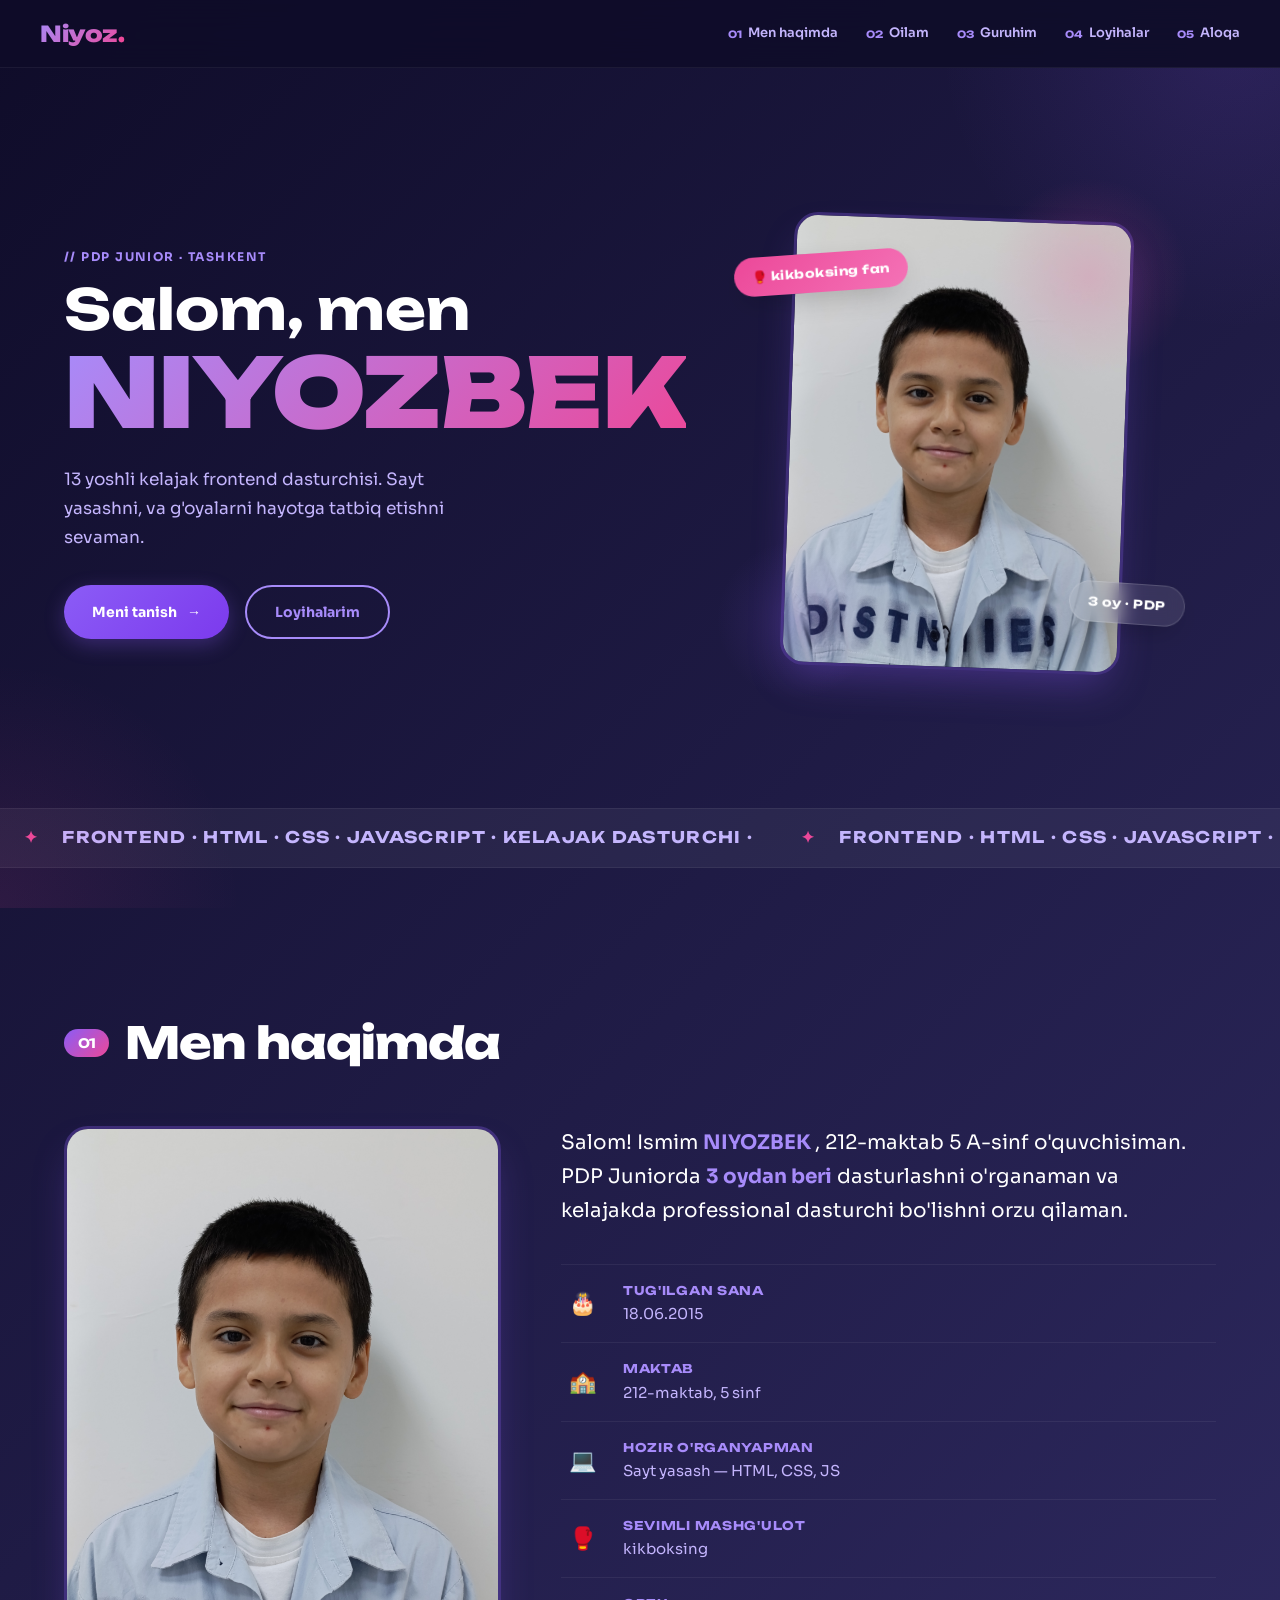
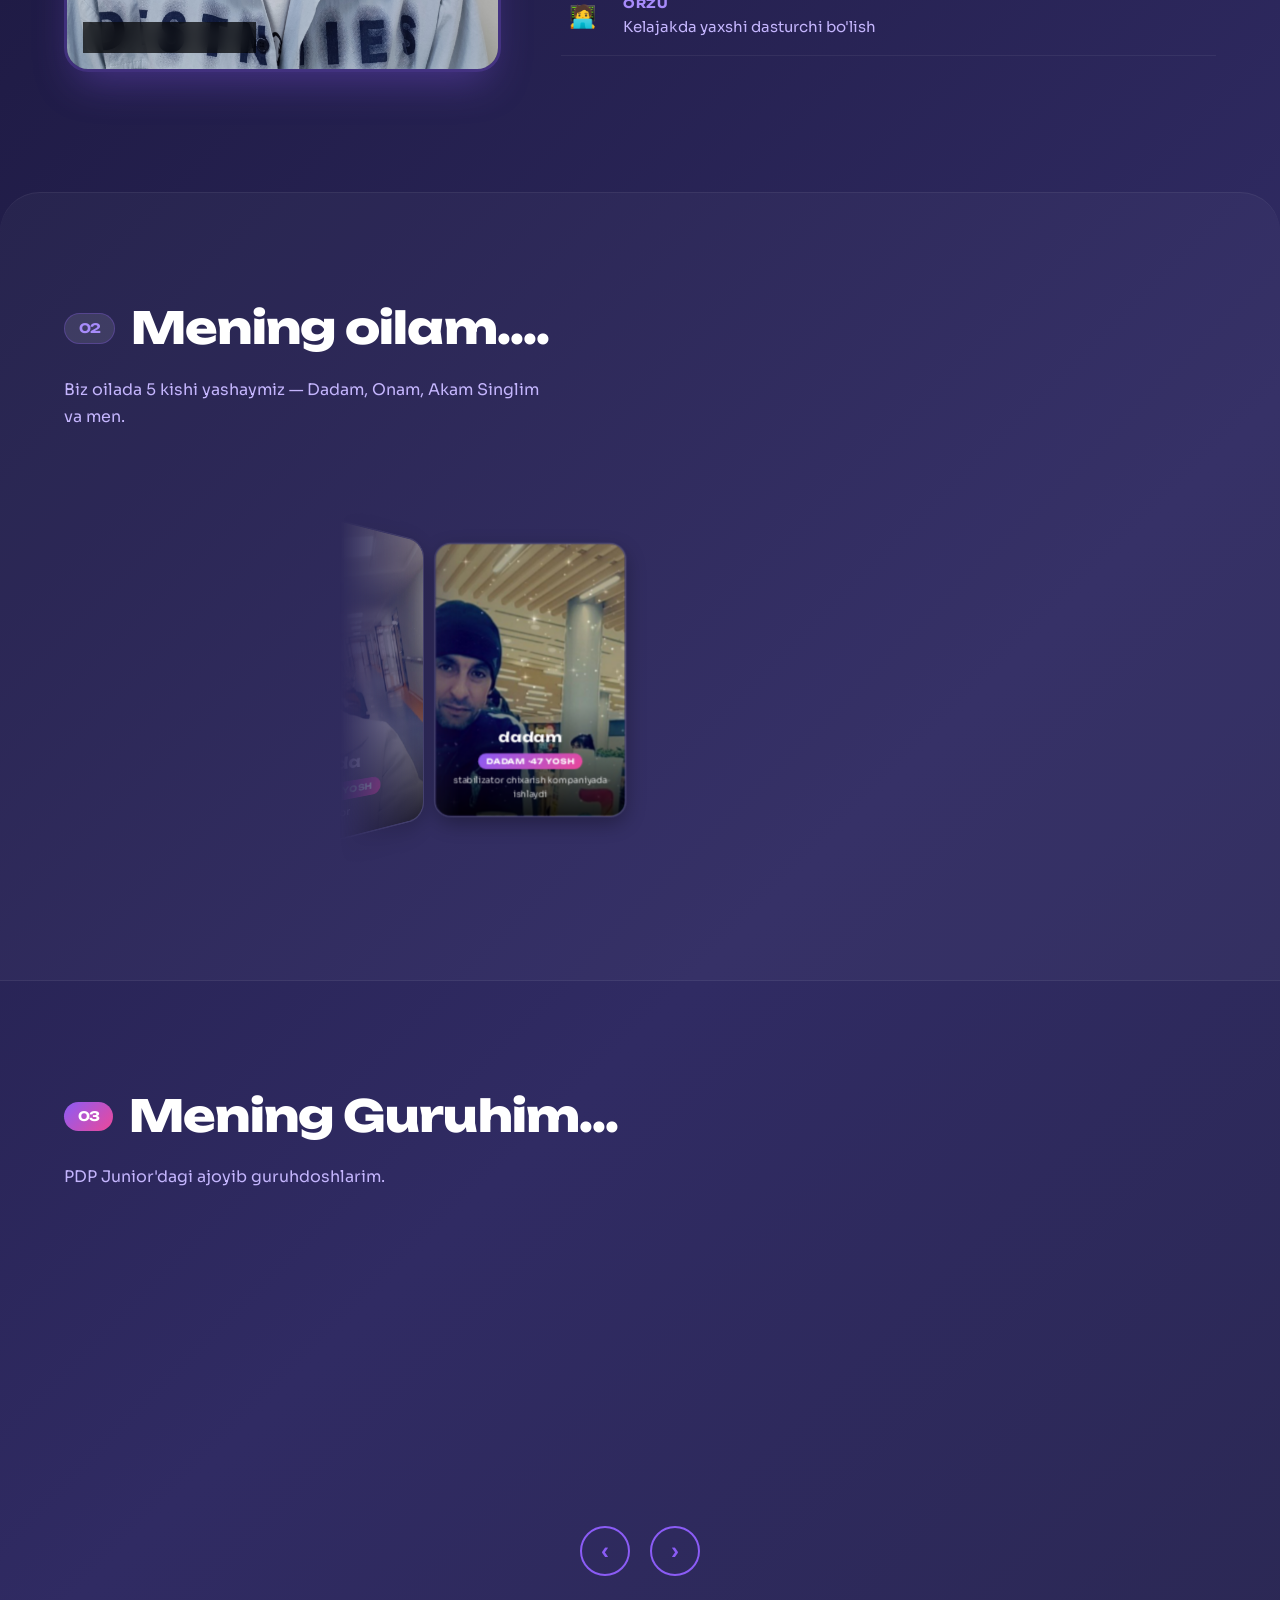
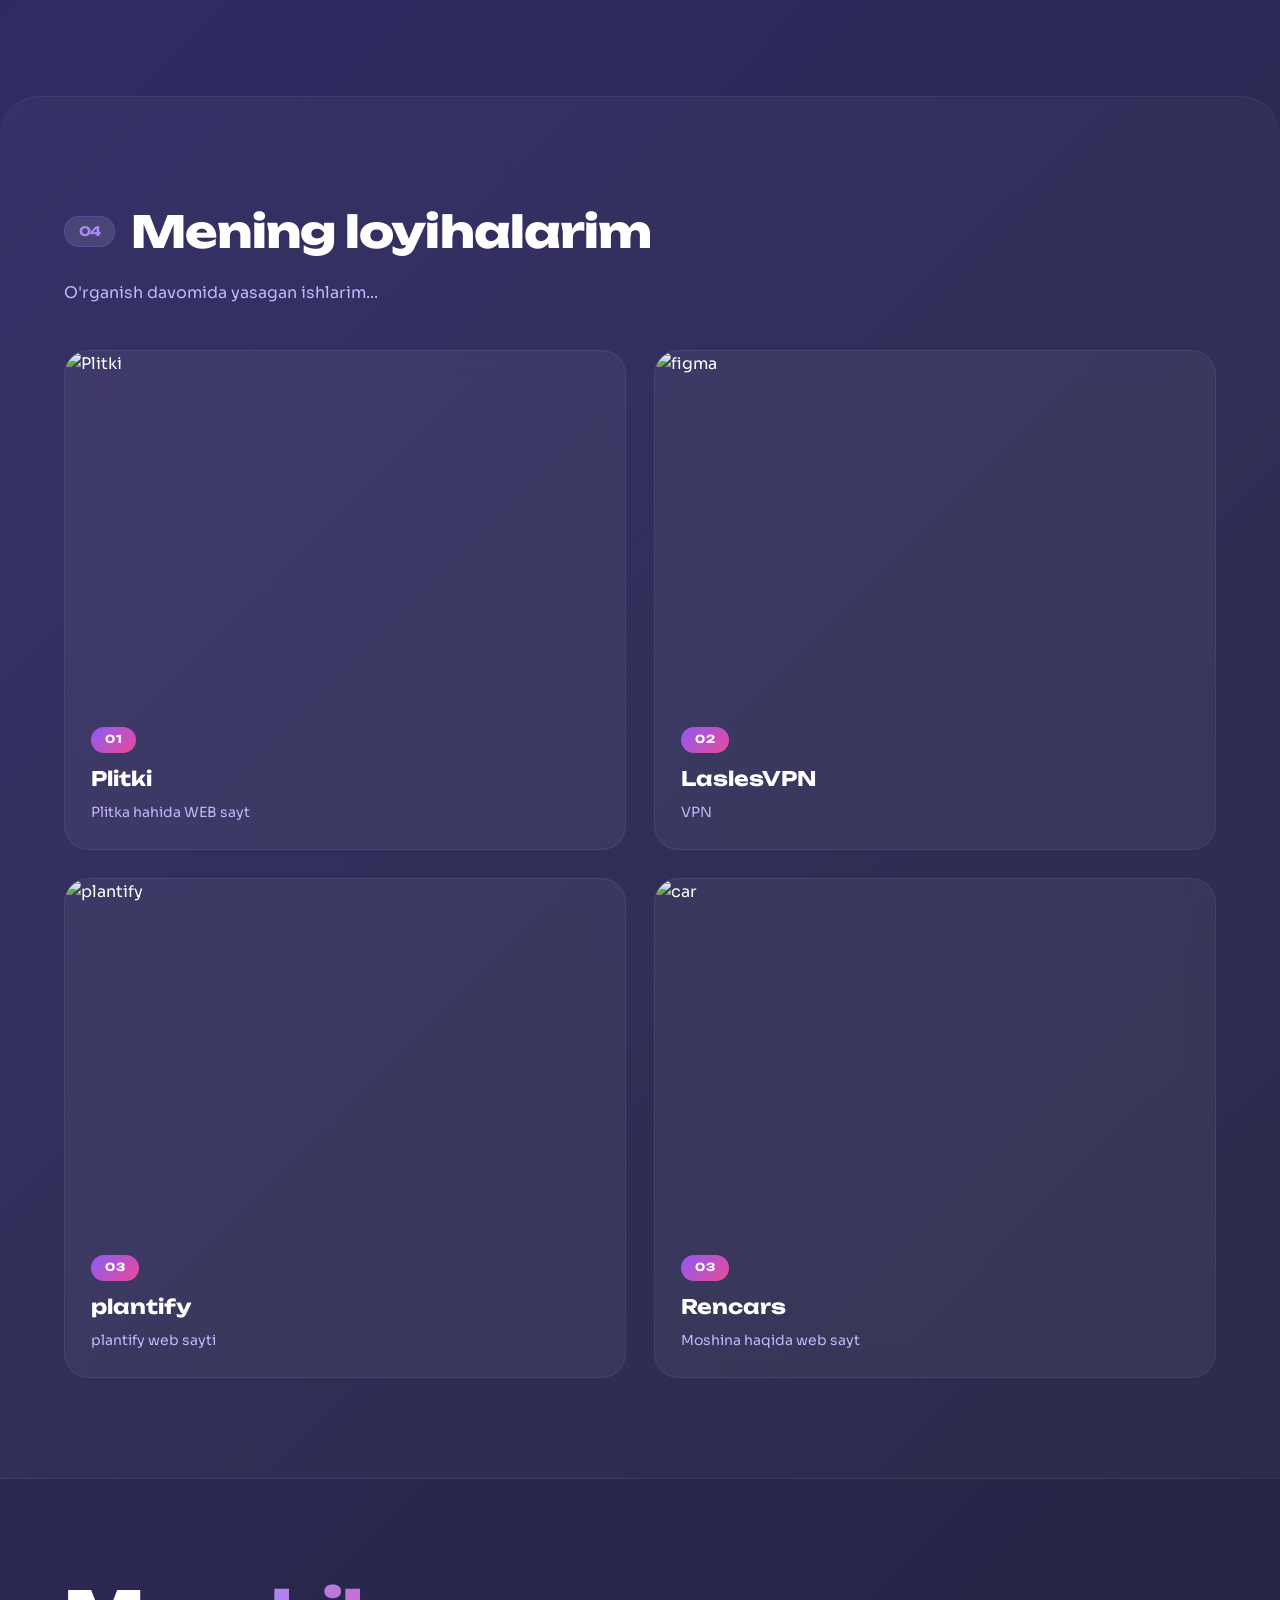
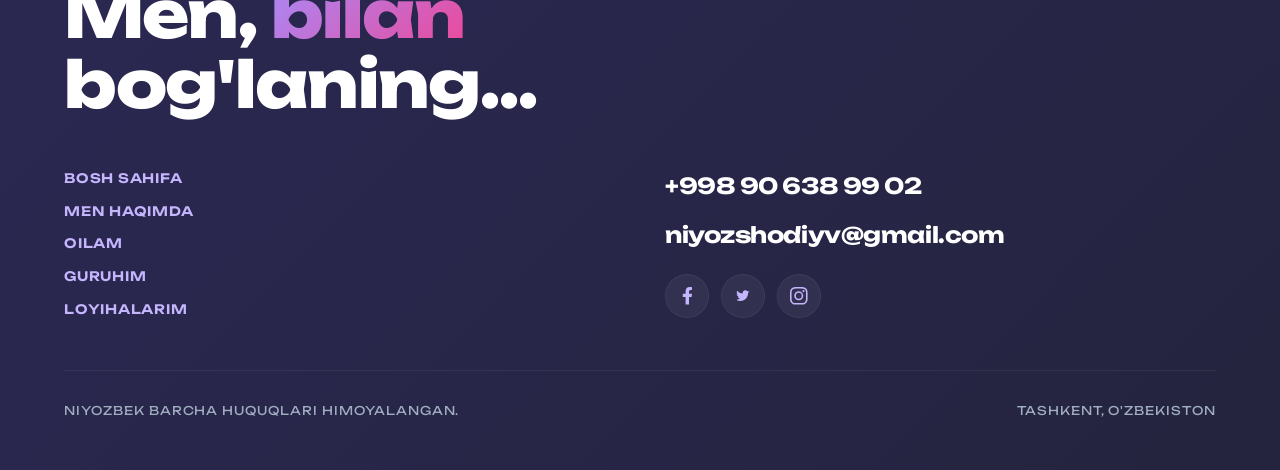
==== index.html @ f4b34fb0 "first commit" ====
<!doctype html>
<html lang="uz">
  <head>
    <meta charset="UTF-8" />
    <meta name="viewport" content="width=device-width, initial-scale=1.0" />
    <title>NIYOZBEK — Portfolio</title>
    <link rel="preconnect" href="https://fonts.googleapis.com" />
    <link rel="preconnect" href="https://fonts.gstatic.com" crossorigin />
    <link
      href="https://fonts.googleapis.com/css2?family=Unbounded:wght@400;600;700;800;900&family=Sora:wght@400;500;600;700&display=swap"
      rel="stylesheet"
    />
    <link rel="stylesheet" href="style.css" />
  </head>

  <body>
    <header class="nav">
      <div class="container nav__wrapper">
        <a href="#top" class="nav__logo">Niyoz<span class="dot">.</span></a>

        <nav class="nav__lists" id="navLinks">
          <a href="#about"><span class="num">01</span> Men haqimda</a>
          <a href="#family"><span class="num">02</span> Oilam</a>
          <a href="#group"><span class="num">03</span> Guruhim</a>
          <a href="#projects"><span class="num">04</span> Loyihalar</a>
          <a href="#contact"><span class="num">05</span> Aloqa</a>
        </nav>

        <button class="burger" id="burgerBtn" aria-label="menu">
          <span></span><span></span><span></span>
        </button>
      </div>
    </header>

    <main id="top">
      <section class="hero">
        <div class="container hero__wrapper">
          <div class="hero__copy">
            <p class="hero__eyebrow">// PDP Junior &middot; Tashkent</p>
            <h1 class="hero__title">
              Salom, men<br />
              <span class="hero__title-big">NIYOZBEK</span>
            </h1>
            <p class="hero__desc">
              13 yoshli kelajak frontend dasturchisi. Sayt yasashni, va
              g'oyalarni hayotga tatbiq etishni sevaman.
            </p>
            <div class="hero__cta">
              <a href="#about" class="btn btn--primary">
                Meni tanish <span class="arrow">→</span>
              </a>
              <a href="#projects" class="btn btn--ghost">Loyihalarim</a>
            </div>
          </div>

          <div class="hero__visual">
            <div class="hero__frame">
              <img src="./men.jpg" alt="Niyoz" />
            </div>
            <div class="hero__badge hero__badge--1">🥊 kikboksing fan</div>
            <div class="hero__badge hero__badge--2">3 oy &middot; PDP</div>
            <div class="hero__shape hero__shape--1"></div>
            <div class="hero__shape hero__shape--2"></div>
          </div>
        </div>

        <div class="marquee">
          <div class="marquee__track">
            <span
              >FRONTEND &middot; HTML &middot; CSS &middot; JAVASCRIPT &middot;
              KELAJAK DASTURCHI &middot;</span
            >
            <span
              >FRONTEND &middot; HTML &middot; CSS &middot; JAVASCRIPT &middot;
              KELAJAK DASTURCHI &middot;</span
            >
          </div>
        </div>
      </section>

      <section class="about" id="about">
        <div class="container">
          <h2 class="section-title">
            <span class="section-num">01</span> Men haqimda
          </h2>

          <div class="about__grid">
            <div class="about__photo">
              <img src="./men.jpg" alt="Niyoz" />
              <div class="about__photo-tag">28.03.2013 yil tug'ilgan</div>
            </div>

            <div class="about__facts">
              <p class="about__lead">
                Salom! Ismim <strong>NIYOZBEK </strong>, 212-maktab 5 A-sinf
                o'quvchisiman. PDP Juniorda <strong>3 oydan beri</strong>
                dasturlashni o'rganaman va kelajakda professional dasturchi
                bo'lishni orzu qilaman.
              </p>

              <ul class="fact-list">
                <li>
                  <span class="fact-icon">🎂</span>
                  <div>
                    <b>Tug'ilgan sana</b>
                    <p>18.06.2015</p>
                  </div>
                </li>
                <li>
                  <span class="fact-icon">🏫</span>
                  <div>
                    <b>Maktab</b>
                    <p>212-maktab, 5 sinf</p>
                  </div>
                </li>
                <li>
                  <span class="fact-icon">💻</span>
                  <div>
                    <b>Hozir o'rganyapman</b>
                    <p>Sayt yasash — HTML, CSS, JS</p>
                  </div>
                </li>
                <li>
                  <span class="fact-icon">🥊</span>
                  <div>
                    <b>Sevimli mashg'ulot</b>
                    <p>kikboksing</p>
                  </div>
                </li>
                <li>
                  <span class="fact-icon">🧑‍💻</span>
                  <div>
                    <b>Orzu</b>
                    <p>Kelajakda yaxshi dasturchi bo'lish</p>
                  </div>
                </li>
              </ul>
            </div>
          </div>
        </div>
      </section>

      <section class="family" id="family">
        <div class="container">
          <h2 class="section-title section-title--light">
            <span class="section-num">02</span> Mening oilam....
          </h2>
          <p class="section-sub">
            Biz oilada 5 kishi yashaymiz — Dadam, Onam, Akam Singlim va men.
          </p>

          <div class="family-carousel-wrapper">
            <div class="scene">
              <div class="a3d" style="--n: 6">
                <div class="card family-card" style="--i: 0">
                  <img src="./dadam.jpg" alt="Dadam" />
                  <div class="family-card-info">
                    <h3>dadam</h3>
                    <span class="fam-role">Dadam ·47 yosh</span>
                    <p>stabilizator chixarish kompaniyada ishlaydi</p>
                  </div>
                </div>

                <div class="card family-card" style="--i: 1">
                  <img src="./oym.jpg" alt="Oyim" />
                  <div class="family-card-info">
                    <h3>Ozoda</h3>
                    <span class="fam-role">Oyim · 36 yosh</span>
                    <p>shifokor</p>
                  </div>
                </div>

                <div class="card family-card" style="--i: 2">
                  <img src="./men.jpg" alt="Men" />
                  <div class="family-card-info">
                    <h3>NIYOZBEK</h3>
                    <span class="fam-role">Men · 12 yosh</span>
                    <p>Hali maktabka boraman</p>
                  </div>
                </div>

                <div class="card family-card" style="--i: 3">
                  <img src="./singlim.jpg" alt="singlim" />
                  <div class="family-card-info">
                    <h3>singlim</h3>
                    <span class="fam-role">singlim · 10 yosh</span>
                    <p>hali makabda oqiydi</p>
                  </div>
                </div>

                <div class="card family-card" style="--i: 4">
                  <img src="./akm.jpg" alt="kam" />
                  <div class="family-card-info">
                    <h3>akam</h3>
                    <span class="fam-role">akam · 17 yosh</span>
                    <p>100 maktabda oqiydi</p>

      </section>

      <section class="group" id="group">
        <div class="container">
          <h2 class="section-title">
            <span class="section-num">03</span> Mening Guruhim...
          </h2>
          <p class="section-sub">PDP Junior'dagi ajoyib guruhdoshlarim.</p>

          <div class="group__carousel-wrapper">
            <div class="carousel-container">
              <div class="carousel">
                <div
                  class="item"
                  style="
                    background-image: url(./obdul\ hamit.jpg);
                  "
                >
                  <div class="item-content">
                    <h3>Abdulhamid</h3>
                  </div>
                </div>
                <div
                  class="item"
                  style="
                    background-image: url(./shaxina.jpg);
                  "
                >
                  <div class="item-content">
                    <h3>SHaxina</h3>
                  </div>
                </div>
                <div
                  class="item"
                  style="
                    background-image: url(./ezoz.jpg);
                  "
                >
                  <div class="item-content">
                    <h3>Ezoz</h3>
                  </div>
                </div>
                <div
                  class="item"
                  style="
                    background-image: url(./salohidin.jpg);
                  "
                >
                  <div class="item-content">
                    <h3>Salohidin</h3>
                  </div>
                </div>
                <div
                  class="item"
                  style="
                    background-image: url(./yusuf.jpg);
                  "
                >
                  <div class="item-content">
                    <h3>Yusuf</h3>
                  </div>
                </div>
                <div
                  class="item"
                  style="
                    background-image: url(./ddddddddddddddddddddddddddddddd.jpg);
                  "
                >
                  <div class="item-content">
                    <h3>Jafar</h3>
                  </div>
                </div>
              </div>
            </div>

            <div class="carousel-controls">
              <button class="carousel-btn prev-btn">‹</button>
              <button class="carousel-btn next-btn">›</button>
            </div>
          </div>
        </div>
      </section>

      <section class="projects" id="projects">
        <div class="container">
          <h2 class="section-title section-title--light">
            <span class="section-num">04</span> Mening loyihalarim
          </h2>
          <p class="section-sub section-sub--light">
            O'rganish davomida yasagan ishlarim...
          </p>

          <div class="proj-grid">
            <a
              class="proj-card"
              href="https://project-zeta-three-72.vercel.app/"
              target="_blank"
              rel="noopener"
            >
              <div class="proj-card__img">
                <img src="./Снимок экрана 2026-08-15 102041.png" alt="Plitki" />
              </div>
              <div class="proj-card__body">
                <span class="proj-tag">01</span>
                <h3>Plitki</h3>
                <p>Plitka hahida WEB sayt</p>
              </div>
            </a>

            <a
              class="proj-card"
              href="https://figma-delta-bay.vercel.app/"
              target="_blank"
              rel="noopener"
            >
              <div class="proj-card__img">
                <img src="./Снимок экрана 2026-08-15 101848.png" alt="figma" />
              </div>
              <div class="proj-card__body">
                <span class="proj-tag">02</span>
                <h3>LaslesVPN</h3>
                <p>VPN</p>
              </div>
            </a>

            <a
              class="proj-card"
              href="https://plantify-sepia.vercel.app/"
              target="_blank"
              rel="noopener"
            >
              <div class="proj-card__img">
                <img
                  src="./Снимок экрана 2026-08-27 090849.png"
                  alt="plantify"
                />
              </div>
              <div class="proj-card__body">
                <span class="proj-tag">03</span>
                <h3>plantify</h3>
                <p>plantify web sayti</p>
              </div>
            </a>

            <a
              class="proj-card"
              href="https://retcars.vercel.app/"
              target="_blank"
              rel="noopener"
            >
              <div class="proj-card__img">
                <img src="./Снимок экрана 2026-08-27 092011.png" alt="car" />
              </div>
              <div class="proj-card__body">
                <span class="proj-tag">03</span>
                <h3>Rencars</h3>
                <p>Moshina haqida web sayt</p>
              </div>
            </a>
          </div>
        </div>
      </section>

      <footer class="contact" id="contact">
        <div class="container">
          <h2 class="contact__title">
            Men, <span>bilan</span><br />
            bog'laning...
          </h2>

          <div class="contact__grid">
            <div class="contact__links">
              <a href="#top">Bosh sahifa</a>
              <a href="#about">Men haqimda</a>
              <a href="#family">Oilam</a>
              <a href="#group">Guruhim</a>
              <a href="#projects">Loyihalarim</a>
            </div>

            <div class="contact__info">
              <a class="contact__big" href="tel:+998906389902"
                >+998 90 638 99 02</a
              >
              <a class="contact__big" href="mailto:niyozbekwodiyev@ygmail.com"
                >niyozshodiyv@gmail.com</a
              >

              <ul class="social">
                <li class="xxx">
                  <a href="#" aria-label="Facebook">
                    <svg
                      viewBox="0 0 320 512"
                      height="1.1em"
                      fill="currentColor"
                    >
                      <path
                        d="M279.14 288l14.22-92.66h-88.91v-60.13c0-25.35 12.42-50.06 52.24-50.06h40.42V6.26S260.43 0 225.36 0c-73.22 0-121.08 44.38-121.08 124.72v70.62H22.89V288h81.39v224h100.17V288z"
                      />
                    </svg>
                  </a>
                </li>
                <li class="xxx">
                  <a href="#" aria-label="Twitter">
                    <svg height="1.1em" fill="currentColor" viewBox="0 0 48 48">
                      <path
                        d="M42,12.429c-1.323,0.586-2.746,0.977-4.247,1.162c1.526-0.906,2.7-2.351,3.251-4.058c-1.428,0.837-3.01,1.452-4.693,1.776C34.967,9.884,33.05,9,30.926,9c-4.08,0-7.387,3.278-7.387,7.32c0,0.572,0.067,1.129,0.193,1.67c-6.138-0.308-11.582-3.226-15.224-7.654c-0.64,1.082-1,2.349-1,3.686c0,2.541,1.301,4.778,3.285,6.096c-1.211-0.037-2.351-0.374-3.349-0.914c0,0.022,0,0.055,0,0.086c0,3.551,2.547,6.508,5.923,7.181c-0.617,0.169-1.269,0.263-1.941,0.263c-0.477,0-0.942-0.054-1.392-0.135c0.94,2.902,3.667,5.023,6.898,5.086c-2.528,1.96-5.712,3.134-9.174,3.134c-0.598,0-1.183-0.034-1.761-0.104C9.268,36.786,13.152,38,17.321,38c13.585,0,21.017-11.156,21.017-20.834c0-0.317-0.01-0.633-0.025-0.945C39.763,15.197,41.013,13.905,42,12.429"
                      />
                    </svg>
                  </a>
                </li>
                <li class="xxx">
                  <a href="#" aria-label="Instagram">
                    <svg
                      xmlns="http://www.w3.org/2000/svg"
                      height="1.1em"
                      fill="currentColor"
                      viewBox="0 0 16 16"
                    >
                      <path
                        d="M8 0C5.829 0 5.556.01 4.703.048 3.85.088 3.269.222 2.76.42a3.917 3.917 0 0 0-1.417.923A3.927 3.927 0 0 0 .42 2.76C.222 3.268.087 3.85.048 4.7.01 5.555 0 5.827 0 8.001c0 2.172.01 2.444.048 3.297.04.852.174 1.433.372 1.942.205.526.478.972.923 1.417.444.445.89.719 1.416.923.51.198 1.09.333 1.942.372C5.555 15.99 5.827 16 8 16s2.444-.01 3.298-.048c.851-.04 1.434-.174 1.943-.372a3.916 3.916 0 0 0 1.416-.923c.445-.445.718-.891.923-1.417.197-.509.332-1.09.372-1.942C15.99 10.445 16 10.173 16 8s-.01-2.445-.048-3.299c-.04-.851-.175-1.433-.372-1.941a3.926 3.926 0 0 0-.923-1.417A3.911 3.911 0 0 0 13.24.42c-.51-.198-1.092-.333-1.943-.372C10.443.01 10.172 0 7.998 0h.003zm-.717 1.442h.718c2.136 0 2.389.007 3.232.046.78.035 1.204.166 1.486.275.373.145.64.319.92.599.28.28.453.546.598.92.11.281.24.705.275 1.485.039.843.047 1.096.047 3.231s-.008 2.389-.047 3.232c-.035.78-.166 1.203-.275 1.485a2.47 2.47 0 0 1-.599.919c-.28.28-.546.453-.92.598-.28.11-.704.24-1.485.276-.843.038-1.096.047-3.232.047s-2.39-.009-3.233-.047c-.78-.036-1.203-.166-1.485-.276a2.478 2.478 0 0 1-.92-.598 2.48 2.48 0 0 1-.6-.92c-.109-.281-.24-.705-.275-1.485-.038-.843-.046-1.096-.046-3.233 0-2.136.008-2.388.046-3.231.036-.78.166-1.204.276-1.486.145-.373.319-.64.599-.92.28-.28.546-.453.92-.598.282-.11.705-.24 1.485-.276.738-.034 1.024-.044 2.515-.045v.002zm4.988 1.328a.96.96 0 1 0 0 1.92.96.96 0 0 0 0-1.92zm-4.27 1.122a4.109 4.109 0 1 0 0 8.217 4.109 4.109 0 0 0 0-8.217zm0 1.441a2.667 2.667 0 1 1 0 5.334 2.667 2.667 0 0 1 0-5.334z"
                      />
                    </svg>
                  </a>
                </li>
              </ul>
            </div>
          </div>

          <div class="contact__bottom">
            <span>NIYOZBEK Barcha huquqlari himoyalangan.</span>
            <span>Tashkent, O'zbekiston</span>
          </div>
        </div>
      </footer>
    </main>

    <script src="https://code.jquery.com/jquery-3.7.1.min.js"></script>
    <script src="app.js"></script>
  </body>
</html>
---- style.css ----
* {
  margin: 0;
  padding: 0;
  box-sizing: border-box;
}

:root {
  --bg: linear-gradient(135deg, #0f0c29, #302b63, #24243e);
  --surface: rgba(255, 255, 255, 0.08);
  --text: #ffffff;
  --text-soft: #c4b5fd;
  --text-dim: #a0aec0;
  --primary: #8b5cf6;
  --primary-light: #a78bfa;
  --primary-dark: #7c3aed;
  --accent: #ec4899;
  --accent-light: #f472b6;
  --shadow: 0 10px 30px -10px rgba(0, 0, 0, 0.3);
  --shadow-hover: 0 20px 40px -12px rgba(139, 92, 246, 0.35);
  --radius: 24px;
  --radius-sm: 12px;
  --font-display: "Unbounded", sans-serif;
  --font-body: "Sora", sans-serif;
  --transition: all 0.3s cubic-bezier(0.4, 0, 0.2, 1);
}

html {
  scroll-behavior: smooth;
}

body {
  background: var(--bg);
  color: var(--text);
  font-family: var(--font-body);
  line-height: 1.6;
  overflow-x: hidden;
  min-height: 100vh;
}

a {
  text-decoration: none;
  color: inherit;
}

img {
  display: block;
  width: 100%;
  height: 100%;
  object-fit: cover;
}

.container {
  max-width: 1200px;
  margin: 0 auto;
  padding: 0 24px;
}

::selection {
  background: var(--primary);
  color: white;
}

.nav {
  position: sticky;
  top: 0;
  z-index: 100;
  background: rgba(15, 12, 41, 0.85);
  backdrop-filter: blur(16px);
  border-bottom: 1px solid rgba(255, 255, 255, 0.06);
}

.nav__wrapper {
  display: flex;
  align-items: center;
  justify-content: space-between;
  padding: 16px 0;
}

.nav__logo {
  font-family: var(--font-display);
  font-weight: 800;
  font-size: 22px;
  background: linear-gradient(135deg, var(--primary-light), var(--accent));
  -webkit-background-clip: text;
  -webkit-text-fill-color: transparent;
  letter-spacing: -0.02em;
}

.nav__logo .dot {
  -webkit-text-fill-color: var(--accent);
}

.nav__lists {
  display: flex;
  gap: 28px;
  align-items: center;
}

.nav__lists a {
  font-size: 13px;
  font-weight: 600;
  color: var(--text-soft);
  display: flex;
  align-items: center;
  gap: 6px;
  transition: var(--transition);
  position: relative;
}

.nav__lists a .num {
  font-size: 10px;
  font-weight: 700;
  color: var(--primary-light);
  font-family: var(--font-display);
}

.nav__lists a:hover {
  color: var(--text);
}

.nav__lists a::after {
  content: "";
  position: absolute;
  bottom: -4px;
  left: 0;
  width: 0;
  height: 2px;
  background: linear-gradient(90deg, var(--primary), var(--accent));
  transition: var(--transition);
}

.nav__lists a:hover::after {
  width: 100%;
}

.burger {
  display: none;
  flex-direction: column;
  gap: 5px;
  background: none;
  border: none;
  cursor: pointer;
  padding: 6px;
}

.burger span {
  width: 26px;
  height: 2.5px;
  background: var(--text);
  border-radius: 4px;
  transition: var(--transition);
}

.hero {
  padding: 60px 0 40px;
  position: relative;
  overflow: hidden;
}

.hero::before {
  content: "";
  position: absolute;
  top: -40%;
  right: -20%;
  width: 600px;
  height: 600px;
  background: radial-gradient(
    circle,
    rgba(139, 92, 246, 0.15) 0%,
    transparent 70%
  );
  border-radius: 50%;
  pointer-events: none;
}

.hero::after {
  content: "";
  position: absolute;
  bottom: -30%;
  left: -20%;
  width: 500px;
  height: 500px;
  background: radial-gradient(
    circle,
    rgba(236, 72, 153, 0.1) 0%,
    transparent 70%
  );
  border-radius: 50%;
  pointer-events: none;
}

.hero__wrapper {
  display: grid;
  grid-template-columns: 1fr 0.9fr;
  gap: 60px;
  align-items: center;
  position: relative;
  z-index: 1;
  min-height: 70vh;
}

.hero__eyebrow {
  font-size: 12px;
  font-weight: 700;
  text-transform: uppercase;
  letter-spacing: 0.12em;
  color: var(--primary-light);
  margin-bottom: 12px;
}

.hero__title {
  font-family: var(--font-display);
  font-size: clamp(32px, 5vw, 56px);
  font-weight: 700;
  line-height: 1.1;
  color: var(--text);
}

.hero__title-big {
  font-size: clamp(48px, 8vw, 96px);
  font-weight: 900;
  background: linear-gradient(135deg, var(--primary-light), var(--accent));
  -webkit-background-clip: text;
  -webkit-text-fill-color: transparent;
  display: inline-block;
  letter-spacing: -0.02em;
}

.hero__desc {
  margin-top: 20px;
  font-size: 17px;
  color: var(--text-soft);
  max-width: 440px;
  line-height: 1.7;
}

.hero__cta {
  margin-top: 32px;
  display: flex;
  gap: 16px;
  flex-wrap: wrap;
}

.btn {
  font-family: var(--font-body);
  font-weight: 700;
  font-size: 14px;
  padding: 14px 28px;
  border-radius: 50px;
  display: inline-flex;
  align-items: center;
  gap: 10px;
  transition: var(--transition);
  border: none;
  cursor: pointer;
}

.btn--primary {
  background: linear-gradient(135deg, var(--primary), var(--primary-dark));
  color: white;
  box-shadow: 0 6px 20px rgba(139, 92, 246, 0.3);
}

.btn--primary:hover {
  transform: translateY(-3px);
  box-shadow: 0 12px 30px rgba(139, 92, 246, 0.5);
}

.btn--primary .arrow {
  transition: var(--transition);
}

.btn--primary:hover .arrow {
  transform: translateX(4px);
}

.btn--ghost {
  background: transparent;
  color: var(--primary-light);
  border: 2px solid var(--primary-light);
}

.btn--ghost:hover {
  background: var(--primary);
  color: white;
  transform: translateY(-3px);
  box-shadow: 0 8px 24px rgba(139, 92, 246, 0.35);
}

.hero__visual {
  position: relative;
  display: flex;
  justify-content: center;
  align-items: center;
}

.hero__frame {
  width: 340px;
  aspect-ratio: 3/4;
  border-radius: var(--radius);
  overflow: hidden;
  box-shadow: var(--shadow-hover);
  border: 3px solid rgba(139, 92, 246, 0.3);
  transform: rotate(2deg);
  transition: var(--transition);
}

.hero__frame:hover {
  transform: rotate(0deg) scale(1.02);
  box-shadow: 0 30px 50px -20px rgba(139, 92, 246, 0.4);
}

.hero__badge {
  position: absolute;
  font-size: 12px;
  font-weight: 700;
  padding: 10px 18px;
  border-radius: 50px;
  background: rgba(255, 255, 255, 0.1);
  backdrop-filter: blur(10px);
  box-shadow: var(--shadow);
  border: 1px solid rgba(255, 255, 255, 0.1);
  font-family: var(--font-display);
  letter-spacing: 0.04em;
  z-index: 2;
  color: white;
}

.hero__badge--1 {
  top: 8%;
  left: -12px;
  background: linear-gradient(135deg, var(--accent), var(--accent-light));
  color: white;
  transform: rotate(-4deg);
  border: none;
}

.hero__badge--2 {
  bottom: 10%;
  right: -16px;
  background: rgba(255, 255, 255, 0.1);
  backdrop-filter: blur(10px);
  color: white;
  transform: rotate(4deg);
  border: 1px solid rgba(255, 255, 255, 0.15);
}

.hero__shape {
  position: absolute;
  border-radius: 50%;
  z-index: 0;
  pointer-events: none;
}

.hero__shape--1 {
  width: 200px;
  height: 200px;
  background: radial-gradient(circle, rgba(236, 72, 153, 0.2), transparent 70%);
  top: -40px;
  right: -20px;
}

.hero__shape--2 {
  width: 160px;
  height: 160px;
  background: radial-gradient(
    circle,
    rgba(139, 92, 246, 0.15),
    transparent 70%
  );
  bottom: -30px;
  left: -30px;
}

.marquee {
  margin-top: 50px;
  padding: 16px 0;
  background: rgba(255, 255, 255, 0.05);
  border-top: 1px solid rgba(255, 255, 255, 0.06);
  border-bottom: 1px solid rgba(255, 255, 255, 0.06);
  overflow: hidden;
}

.marquee__track {
  display: inline-flex;
  animation: scroll 30s linear infinite;
  white-space: nowrap;
}

.marquee__track span {
  font-family: var(--font-display);
  font-weight: 700;
  font-size: 16px;
  letter-spacing: 0.08em;
  text-transform: uppercase;
  color: var(--text-soft);
  padding: 0 24px;
}

.marquee__track span::before {
  content: "✦";
  color: var(--accent);
  margin-right: 24px;
}

@keyframes scroll {
  from {
    transform: translateX(0);
  }
  to {
    transform: translateX(-50%);
  }
}

.section-title {
  font-family: var(--font-display);
  font-size: clamp(28px, 4vw, 44px);
  font-weight: 800;
  display: flex;
  align-items: center;
  gap: 16px;
  letter-spacing: -0.02em;
  color: var(--text);
}

.section-num {
  font-size: 13px;
  font-weight: 700;
  color: white;
  background: linear-gradient(135deg, var(--primary), var(--accent));
  padding: 4px 14px;
  border-radius: 50px;
  font-family: var(--font-display);
}

.section-title--light .section-num {
  background: rgba(255, 255, 255, 0.1);
  color: var(--primary-light);
  border: 1px solid rgba(139, 92, 246, 0.3);
}

.section-sub {
  margin-top: 12px;
  font-size: 16px;
  color: var(--text-soft);
  max-width: 480px;
  line-height: 1.7;
}

.about {
  padding: 100px 0;
}

.about__grid {
  margin-top: 48px;
  display: grid;
  grid-template-columns: 0.8fr 1.2fr;
  gap: 60px;
  align-items: start;
}

.about__photo {
  border-radius: var(--radius);
  overflow: hidden;
  box-shadow: var(--shadow-hover);
  aspect-ratio: 4/5;
  border: 3px solid rgba(139, 92, 246, 0.3);
  position: relative;
}

.about__photo-tag {
  position: absolute;
  bottom: 16px;
  left: 16px;
  background: rgba(0, 0, 0, 0.7);
  backdrop-filter: blur(8px);
  color: white;
  font-size: 12px;
  font-weight: 600;
  padding: 6px 14px;
  border-radius: 50px;
}

.about__lead {
  font-size: 20px;
  line-height: 1.7;
  color: var(--text);
}

.about__lead strong {
  color: var(--primary-light);
}

.fact-list {
  margin-top: 36px;
  display: grid;
  gap: 0;
  border-top: 1px solid rgba(255, 255, 255, 0.06);
}

.fact-list li {
  display: flex;
  align-items: center;
  gap: 18px;
  padding: 16px 0;
  border-bottom: 1px solid rgba(255, 255, 255, 0.06);
  transition: var(--transition);
}

.fact-list li:hover {
  padding-left: 12px;
  background: rgba(139, 92, 246, 0.08);
  border-radius: 8px;
}

.fact-icon {
  font-size: 22px;
  width: 44px;
  text-align: center;
}

.fact-list b {
  font-family: var(--font-display);
  font-size: 12px;
  color: var(--primary-light);
  display: block;
  margin-bottom: 2px;
  text-transform: uppercase;
  letter-spacing: 0.06em;
}

.fact-list p {
  color: var(--text-soft);
  font-size: 15px;
}

.family {
  padding: 100px 0;
  background: rgba(255, 255, 255, 0.03);
  border-radius: 40px 40px 0 0;
  margin-top: 20px;
  border-top: 1px solid rgba(255, 255, 255, 0.06);
  border-bottom: 1px solid rgba(255, 255, 255, 0.06);
}

.family-carousel-wrapper {
  margin-top: 50px;
  display: grid;
  place-items: center;
}

.scene {
  overflow: hidden;
  perspective: 35em;
  width: 100%;
  max-width: 600px;
  mask: linear-gradient(90deg, #0000, red 20% 80%, #0000);
  -webkit-mask: linear-gradient(90deg, #0000, red 20% 80%, #0000);
}

.a3d {
  display: grid;
  place-self: center;
  transform-style: preserve-3d;
  animation: ry 32s linear infinite;
  width: 100%;
  max-width: 400px;
}

@keyframes ry {
  to {
    rotate: y 1turn;
  }
}

.family-card {
  --w: 17.5em;
  --ba: 1turn / var(--n);
  grid-area: 1 / 1;
  width: var(--w);
  max-width: 280px;
  aspect-ratio: 7 / 10;
  border-radius: 1.5em;
  backface-visibility: hidden;
  transform: rotatey(calc(var(--i) * var(--ba)))
    translatez(calc(-1 * (0.5 * var(--w) + 0.5em) / tan(0.5 * var(--ba))));
  position: relative;
  overflow: hidden;
  border: 2px solid rgba(255, 255, 255, 0.15);
  box-shadow: 0 10px 30px rgba(0, 0, 0, 0.3);
  transition: transform 0.3s ease;
}

.family-card img {
  width: 100%;
  height: 100%;
  object-fit: cover;
  display: block;
}

.family-card .family-card-info {
  position: absolute;
  bottom: 0;
  left: 0;
  right: 0;
  background: linear-gradient(to top, rgba(0, 0, 0, 0.85), transparent);
  padding: 30px 20px 20px;
  color: white;
  text-align: center;
}

.family-card .family-card-info h3 {
  font-family: var(--font-display);
  font-size: 20px;
  margin-bottom: 4px;
  color: white;
}

.family-card .family-card-info .fam-role {
  display: inline-block;
  font-size: 11px;
  font-weight: 700;
  background: linear-gradient(135deg, var(--primary), var(--accent));
  padding: 3px 12px;
  border-radius: 50px;
  margin-bottom: 6px;
  text-transform: uppercase;
  letter-spacing: 0.06em;
  font-family: var(--font-display);
}

.family-card .family-card-info p {
  font-size: 13px;
  color: rgba(255, 255, 255, 0.8);
  margin: 0;
}

@media (prefers-reduced-motion: reduce) {
  .a3d {
    animation-duration: 128s;
  }
}

.group {
  padding: 100px 0;
}

.group__carousel-wrapper {
  display: flex;
  flex-direction: column;
  align-items: center;
  margin-top: 50px;
}

.carousel-container {
  width: 250px;
  height: 250px;
  position: relative;
  perspective: 1000px;
  margin: 0 auto;
}

.carousel {
  height: 100%;
  width: 100%;
  position: absolute;
  transform-style: preserve-3d;
  transition: transform 1s ease-in-out;
}

.item {
  display: flex;
  align-items: flex-end;
  justify-content: center;
  position: absolute;
  width: 200px;
  height: 200px;
  left: 25px;
  top: 25px;
  border-radius: 16px;
  background-size: cover;
  background-position: center;
  box-shadow: 0 10px 30px rgba(0, 0, 0, 0.3);
  border: 2px solid rgba(255, 255, 255, 0.15);
  transition: box-shadow 0.3s ease;
  backface-visibility: hidden;
}

.item:hover {
  box-shadow: 0 15px 40px rgba(139, 92, 246, 0.4);
  border-color: var(--primary-light);
}

.item .item-content {
  background: linear-gradient(to top, rgba(0, 0, 0, 0.85), transparent);
  padding: 20px 16px 16px;
  width: 100%;
  border-radius: 0 0 16px 16px;
  text-align: center;
}

.item .item-content h3 {
  font-family: var(--font-display);
  font-size: 16px;
  color: #fff;
  margin-bottom: 4px;
  text-shadow: 0 2px 8px rgba(0, 0, 0, 0.5);
}

.item .item-content p {
  font-size: 12px;
  color: rgba(255, 255, 255, 0.85);
  line-height: 1.4;
  text-shadow: 0 1px 6px rgba(0, 0, 0, 0.5);
}

.carousel .item:nth-child(1) {
  transform: rotateY(0deg) translateZ(250px);
}
.carousel .item:nth-child(2) {
  transform: rotateY(60deg) translateZ(250px);
}
.carousel .item:nth-child(3) {
  transform: rotateY(120deg) translateZ(250px);
}
.carousel .item:nth-child(4) {
  transform: rotateY(180deg) translateZ(250px);
}
.carousel .item:nth-child(5) {
  transform: rotateY(240deg) translateZ(250px);
}
.carousel .item:nth-child(6) {
  transform: rotateY(300deg) translateZ(250px);
}

.carousel-controls {
  display: flex;
  gap: 20px;
  margin-top: 35px;
}

.carousel-btn {
  width: 50px;
  height: 50px;
  border-radius: 50%;
  border: 2px solid var(--primary);
  background: transparent;
  color: var(--primary);
  font-size: 24px;
  font-weight: 700;
  cursor: pointer;
  transition: all 0.3s ease;
  display: flex;
  align-items: center;
  justify-content: center;
}

.carousel-btn:hover {
  background: var(--primary);
  color: #fff;
  transform: scale(1.1);
  box-shadow: 0 8px 25px rgba(139, 92, 246, 0.35);
}

.carousel-btn:active {
  transform: scale(0.95);
}

.projects {
  padding: 100px 0;
  background: rgba(255, 255, 255, 0.03);
  border-radius: 40px 40px 0 0;
  margin-top: 20px;
  border-top: 1px solid rgba(255, 255, 255, 0.06);
  border-bottom: 1px solid rgba(255, 255, 255, 0.06);
}

.proj-grid {
  margin-top: 44px;
  display: grid;
  grid-template-columns: repeat(2, 1fr);
  gap: 28px;
}

.proj-card {
  display: block;
  border-radius: var(--radius);
  overflow: hidden;
  background: rgba(255, 255, 255, 0.05);
  transition: var(--transition);
  border: 1px solid rgba(255, 255, 255, 0.06);
  backdrop-filter: blur(10px);
}

.proj-card:hover {
  transform: translateY(-6px);
  box-shadow: var(--shadow-hover);
  border-color: var(--primary-light);
  background: rgba(255, 255, 255, 0.1);
}

.proj-card__img {
  aspect-ratio: 16/10;
  overflow: hidden;
}

.proj-card__img img {
  transition: transform 0.5s ease;
}

.proj-card:hover .proj-card__img img {
  transform: scale(1.06);
}

.proj-card__body {
  padding: 24px 26px 26px;
  position: relative;
}

.proj-tag {
  display: inline-block;
  font-family: var(--font-display);
  font-weight: 700;
  font-size: 11px;
  color: white;
  background: linear-gradient(135deg, var(--primary), var(--accent));
  padding: 4px 14px;
  border-radius: 50px;
  margin-bottom: 10px;
  text-transform: uppercase;
  letter-spacing: 0.06em;
}

.proj-card__body h3 {
  font-family: var(--font-display);
  font-size: 20px;
  margin-bottom: 6px;
  color: var(--text);
}

.proj-card__body p {
  font-size: 14px;
  color: var(--text-soft);
  line-height: 1.6;
}

.contact {
  padding: 100px 0 50px;
}

.contact__title {
  font-family: var(--font-display);
  font-size: clamp(32px, 6vw, 64px);
  font-weight: 800;
  line-height: 1.1;
  letter-spacing: -0.02em;
  color: var(--text);
}

.contact__title span {
  background: linear-gradient(135deg, var(--primary-light), var(--accent));
  -webkit-background-clip: text;
  -webkit-text-fill-color: transparent;
}

.contact__grid {
  margin-top: 48px;
  display: grid;
  grid-template-columns: 1fr 1fr;
  gap: 50px;
  padding-bottom: 50px;
  border-bottom: 1px solid rgba(255, 255, 255, 0.06);
}

.contact__links {
  display: flex;
  flex-direction: column;
  gap: 12px;
}

.contact__links a {
  font-family: var(--font-display);
  font-size: 13px;
  font-weight: 600;
  color: var(--text-soft);
  text-transform: uppercase;
  letter-spacing: 0.06em;
  transition: var(--transition);
  width: fit-content;
}

.contact__links a:hover {
  color: var(--text);
  transform: translateX(8px);
}

.contact__info {
  display: flex;
  flex-direction: column;
  gap: 14px;
}

.contact__big {
  font-family: var(--font-display);
  font-size: clamp(16px, 2vw, 22px);
  font-weight: 700;
  color: var(--text);
  transition: var(--transition);
  letter-spacing: -0.02em;
}

.contact__big:hover {
  color: var(--primary-light);
}

.social {
  display: flex;
  gap: 12px;
  margin-top: 8px;
}

.social a {
  width: 44px;
  height: 44px;
  display: flex;
  align-items: center;
  justify-content: center;
  background: rgba(255, 255, 255, 0.05);
  color: var(--text-soft);
  border-radius: 50%;
  transition: var(--transition);
  border: 1px solid rgba(255, 255, 255, 0.06);
}

.social a:hover {
  background: linear-gradient(135deg, var(--primary), var(--primary-dark));
  color: white;
  transform: translateY(-4px);
  box-shadow: 0 8px 24px rgba(139, 92, 246, 0.3);
}

.contact__bottom {
  margin-top: 30px;
  display: flex;
  justify-content: space-between;
  font-size: 12px;
  color: var(--text-dim);
  text-transform: uppercase;
  letter-spacing: 0.08em;
  font-family: var(--font-display);
}

@media (max-width: 992px) {
  .hero__wrapper {
    grid-template-columns: 1fr;
    text-align: center;
  }
  .hero__desc {
    margin: 20px auto 0;
  }
  .hero__cta {
    justify-content: center;
  }
  .about__grid {
    grid-template-columns: 1fr;
  }
  .about__photo {
    max-width: 360px;
    margin: 0 auto;
  }
  .proj-grid {
    grid-template-columns: 1fr;
  }
  .contact__grid {
    grid-template-columns: 1fr;
    gap: 30px;
  }
}

@media (max-width: 768px) {
  .nav__lists {
    display: none;
  }
  .burger {
    display: flex;
  }
  .hero__frame {
    width: 280px;
  }
  .contact__bottom {
    flex-direction: column;
    gap: 8px;
    text-align: center;
  }
  .scene {
    perspective: 25em;
  }
  .family-card {
    --w: 12em;
    max-width: 200px;
  }
}

@media (max-width: 480px) {
  .hero__frame {
    width: 240px;
  }
  .hero__badge {
    font-size: 10px;
    padding: 6px 14px;
  }
  .hero__badge--1 {
    left: 0;
  }
  .hero__badge--2 {
    right: 0;
  }
  .scene {
    perspective: 18em;
  }
  .family-card {
    --w: 9em;
    max-width: 150px;
  }
  .family-card .family-card-info h3 {
    font-size: 14px;
  }
  .family-card .family-card-info .fam-role {
    font-size: 9px;
    padding: 2px 10px;
  }
  .family-card .family-card-info p {
    font-size: 10px;
  }
}
.xxx {
  list-style-type: none;
}
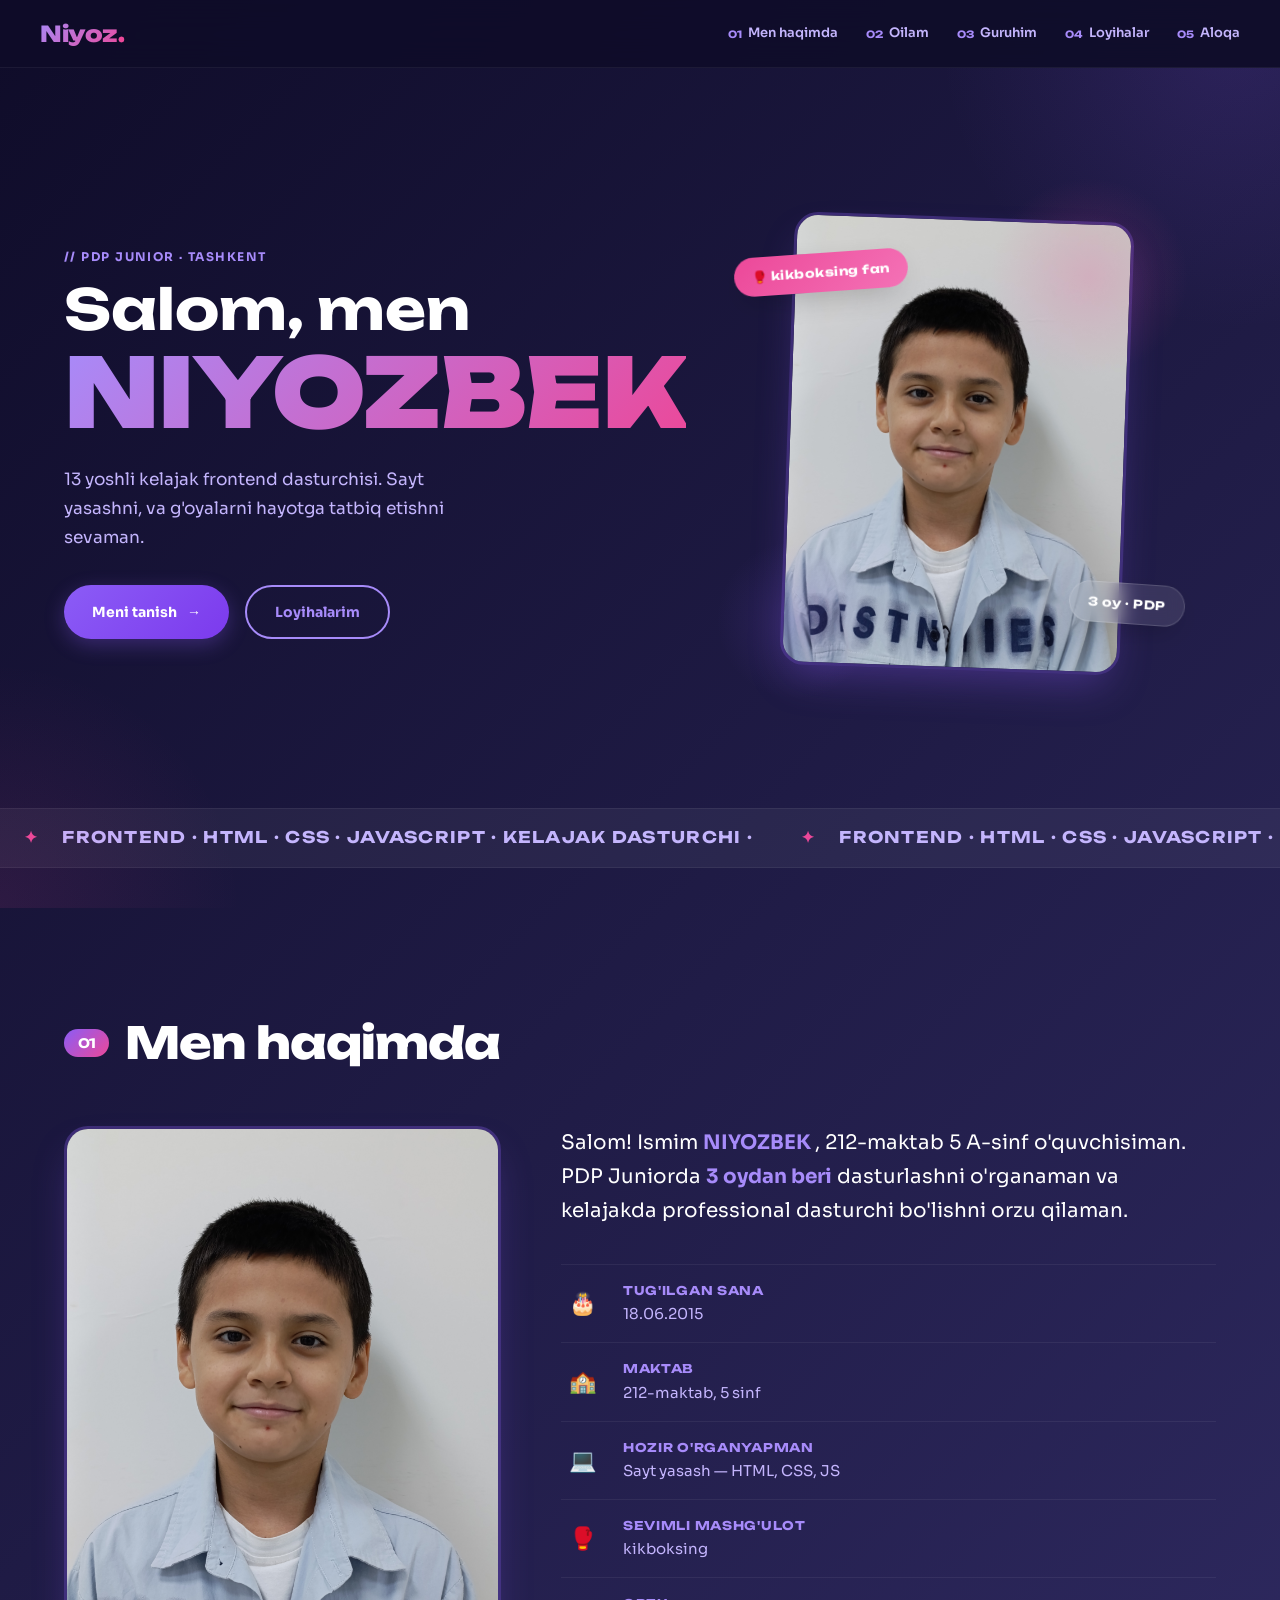
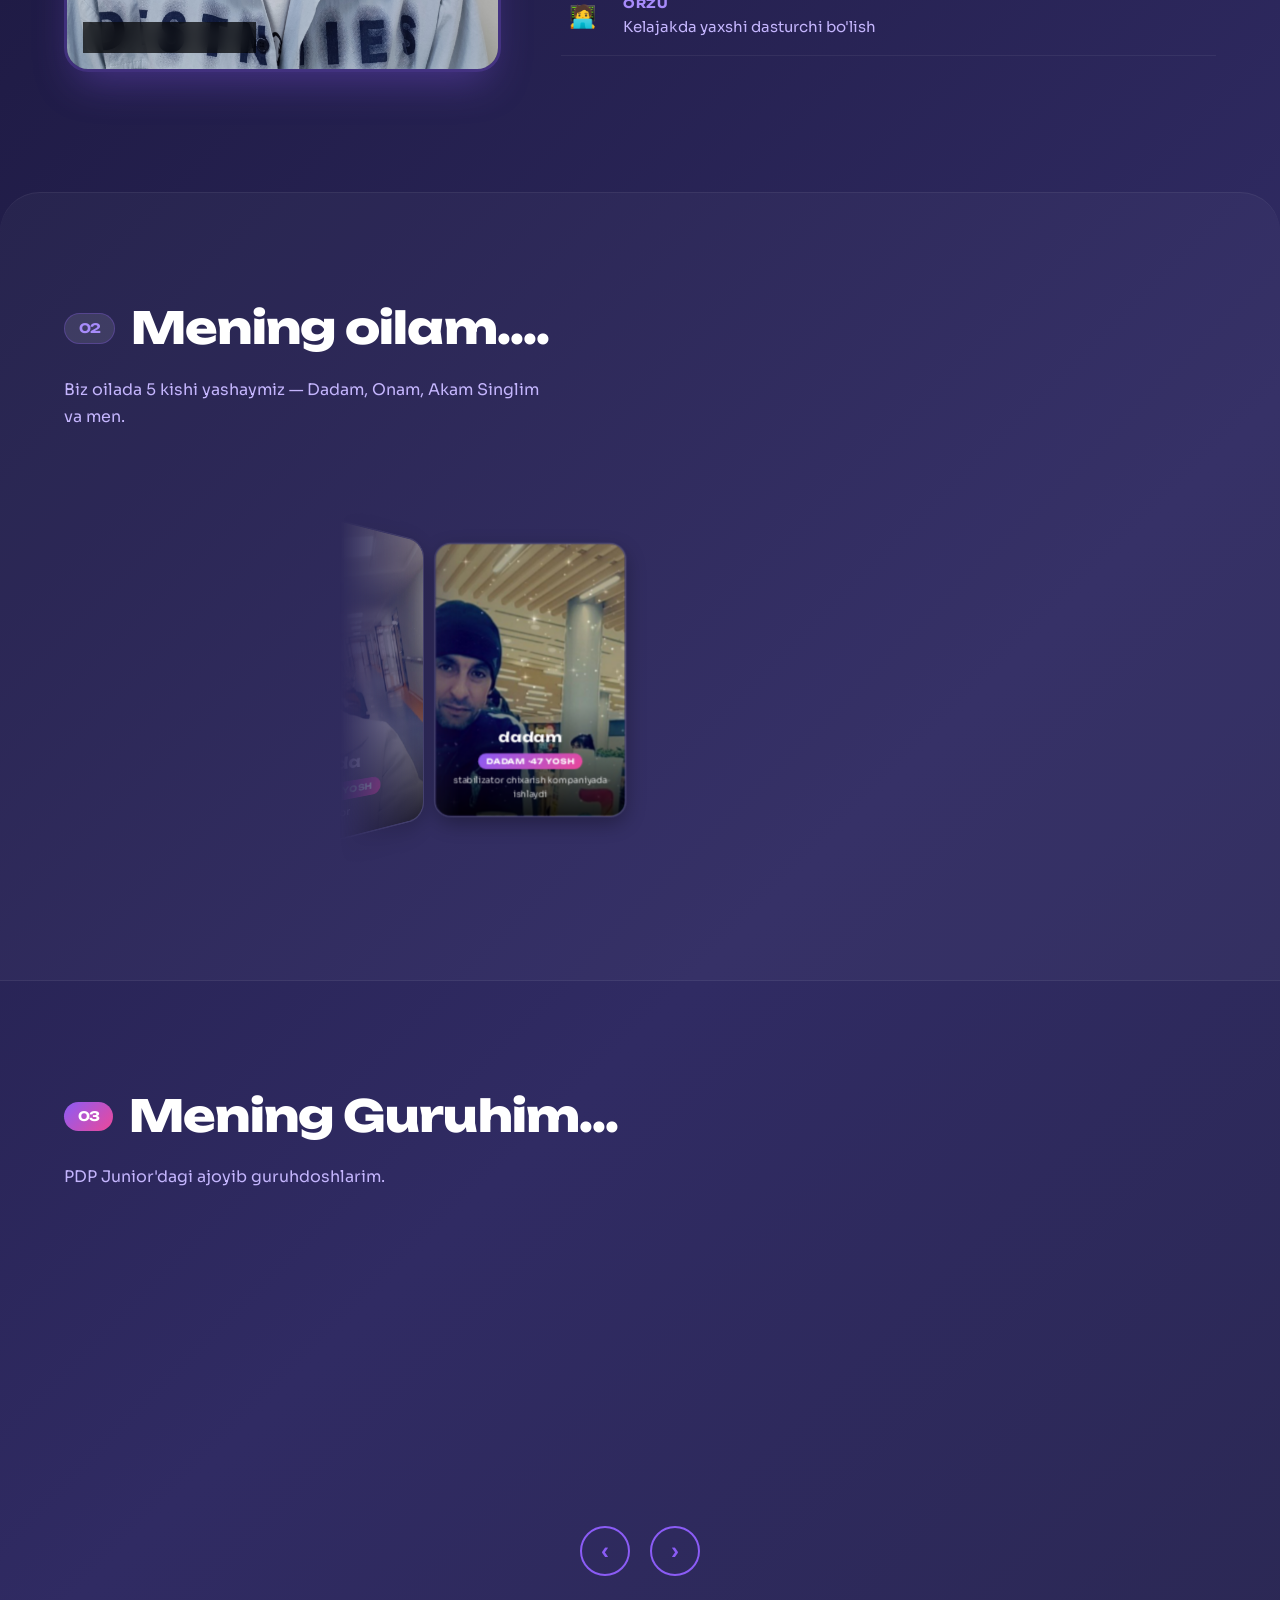
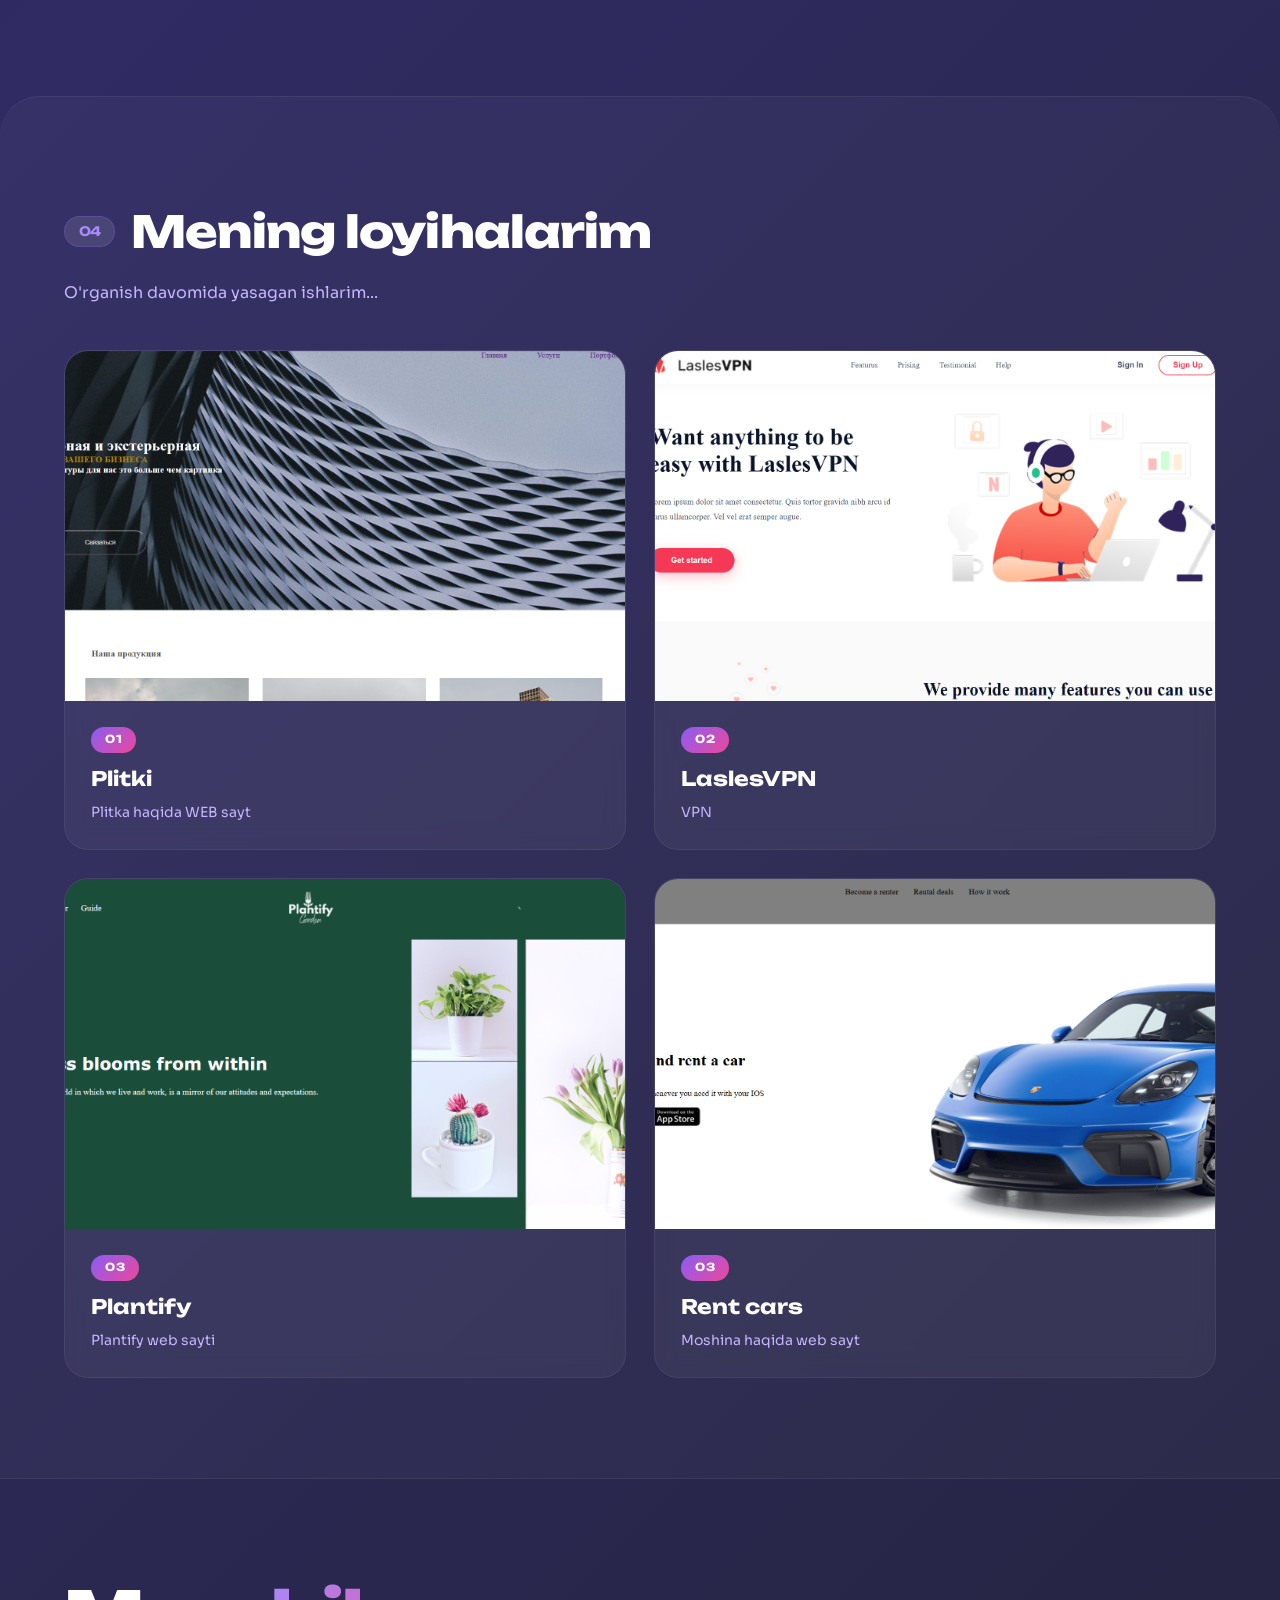
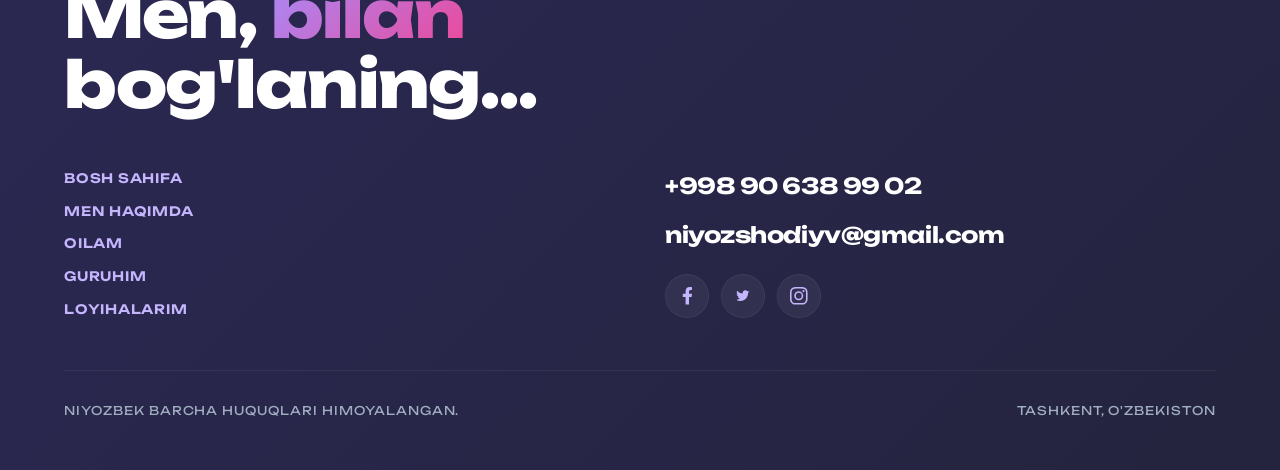
==== commit ef95a733: "rasm" ====
--- a/index.html
+++ b/index.html
@@ -295,12 +295,12 @@
               rel="noopener"
             >
               <div class="proj-card__img">
-                <img src="./Снимок экрана 2026-08-15 102041.png" alt="Plitki" />
+                <img src="./Снимок экрана 2026-10-15 113310.png" alt="Plitki" />
               </div>
               <div class="proj-card__body">
                 <span class="proj-tag">01</span>
                 <h3>Plitki</h3>
-                <p>Plitka hahida WEB sayt</p>
+                <p>Plitka haqida WEB sayt</p>
               </div>
             </a>
 
@@ -311,7 +311,7 @@
               rel="noopener"
             >
               <div class="proj-card__img">
-                <img src="./Снимок экрана 2026-08-15 101848.png" alt="figma" />
+                <img src="./Снимок экрана 2026-10-15 113345.png" alt="figma" />
               </div>
               <div class="proj-card__body">
                 <span class="proj-tag">02</span>
@@ -328,14 +328,14 @@
             >
               <div class="proj-card__img">
                 <img
-                  src="./Снимок экрана 2026-08-27 090849.png"
+                  src="./Снимок экрана 2026-10-15 113428.png"
                   alt="plantify"
                 />
               </div>
               <div class="proj-card__body">
                 <span class="proj-tag">03</span>
-                <h3>plantify</h3>
-                <p>plantify web sayti</p>
+                <h3>Plantify</h3>
+                <p>Plantify web sayti</p>
               </div>
             </a>
 
@@ -346,11 +346,11 @@
               rel="noopener"
             >
               <div class="proj-card__img">
-                <img src="./Снимок экрана 2026-08-27 092011.png" alt="car" />
+                <img src="./Снимок экрана 2026-10-15 113509.png" alt="car" />
               </div>
               <div class="proj-card__body">
                 <span class="proj-tag">03</span>
-                <h3>Rencars</h3>
+                <h3>Rent cars</h3>
                 <p>Moshina haqida web sayt</p>
               </div>
             </a>
